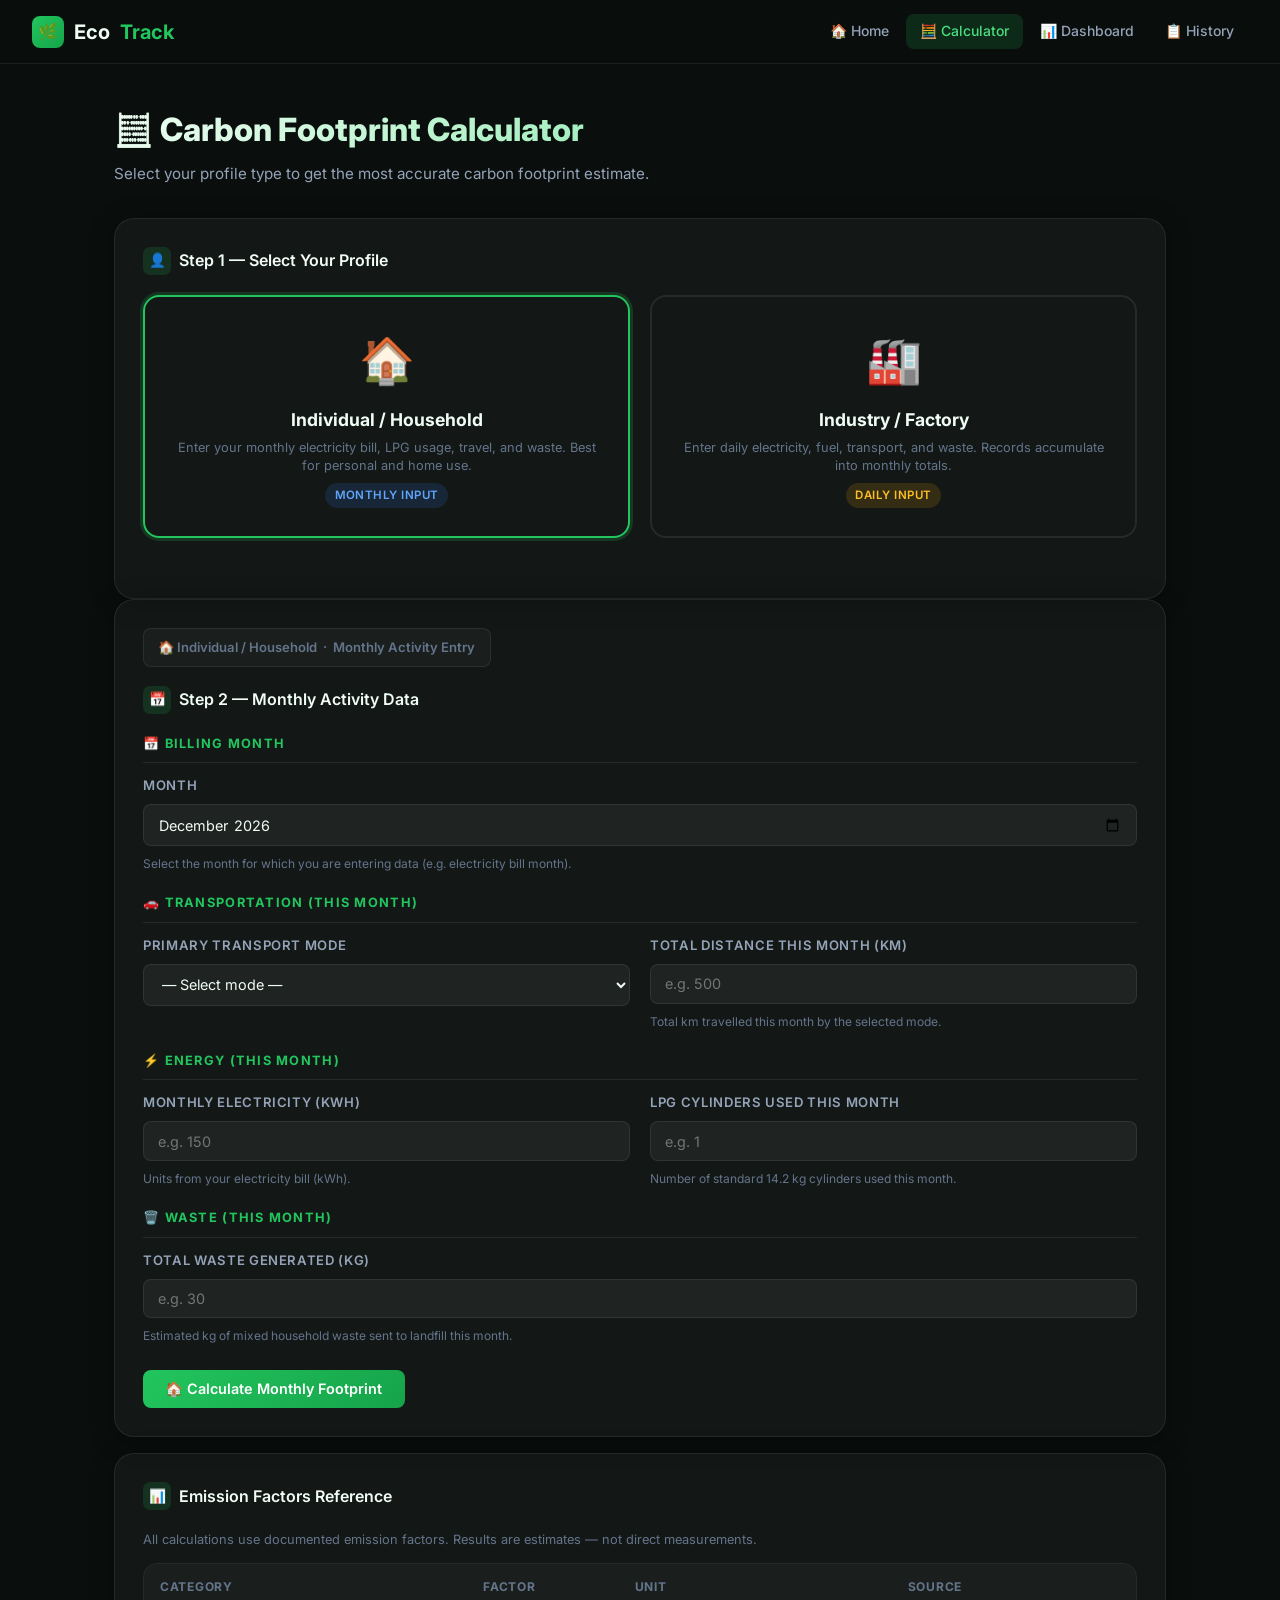
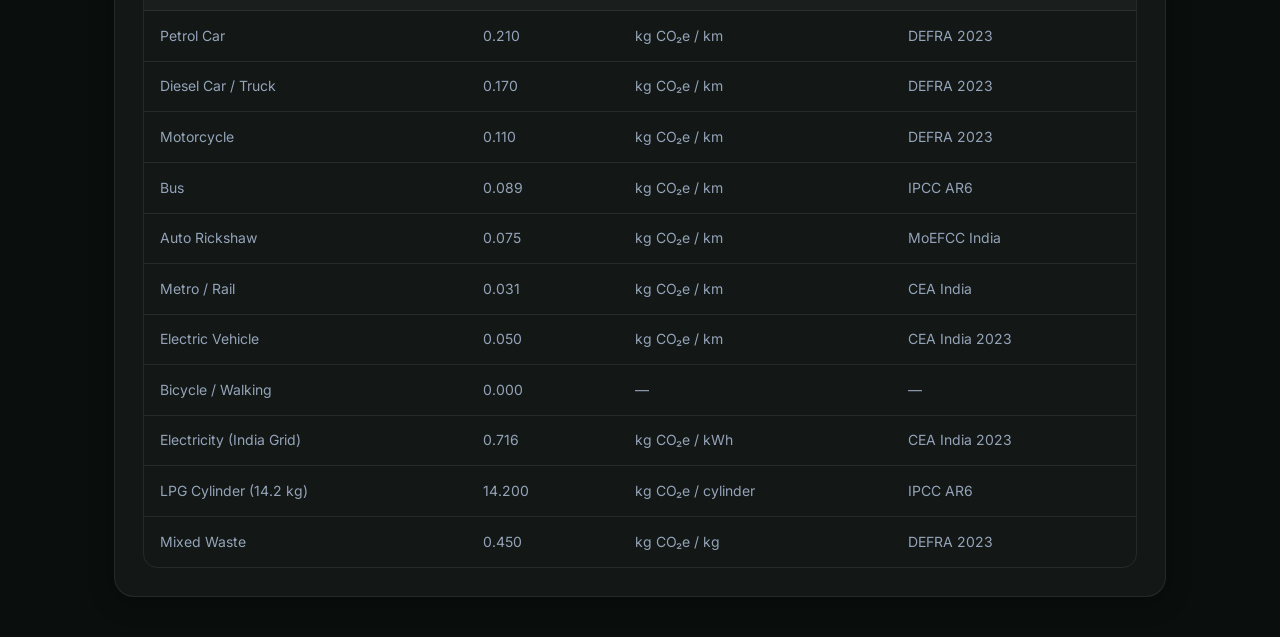
==== templates/calculator.html @ 9bc942d1 "feat: EcoTrack v1 - Individual/Industry dual-mode carbon tracker" ====
<!DOCTYPE html>
<html lang="en">
<head>
  <meta charset="UTF-8" />
  <meta name="viewport" content="width=device-width, initial-scale=1.0" />
  <title>Carbon Calculator — EcoTrack</title>
  <meta name="description"
    content="Calculate your carbon footprint. Individual monthly mode or Industry daily mode." />
  <link rel="stylesheet" href="/static/css/style.css" />
  <style>
    /* ---- Mode Selection Cards ---- */
    .mode-select-grid {
      display: grid;
      grid-template-columns: 1fr 1fr;
      gap: 1.25rem;
      margin-bottom: 2rem;
    }
    .mode-card {
      background: var(--card-bg);
      border: 2px solid var(--border);
      border-radius: 1rem;
      padding: 1.75rem 1.5rem;
      cursor: pointer;
      text-align: center;
      transition: border-color 0.2s, box-shadow 0.2s, transform 0.15s;
      user-select: none;
    }
    .mode-card:hover {
      border-color: var(--accent);
      transform: translateY(-2px);
    }
    .mode-card.active {
      border-color: var(--accent);
      box-shadow: 0 0 0 3px rgba(34,197,94,0.18);
      background: linear-gradient(135deg, rgba(34,197,94,0.07) 0%, var(--card-bg) 100%);
    }
    .mode-card-icon {
      font-size: 2.8rem;
      margin-bottom: 0.6rem;
      display: block;
    }
    .mode-card-title {
      font-size: 1.1rem;
      font-weight: 700;
      color: var(--text-primary);
      margin-bottom: 0.3rem;
    }
    .mode-card-subtitle {
      font-size: 0.8rem;
      color: var(--text-muted);
      line-height: 1.4;
    }
    .mode-badge {
      display: inline-block;
      font-size: 0.72rem;
      font-weight: 600;
      padding: 0.2rem 0.6rem;
      border-radius: 99px;
      margin-top: 0.5rem;
      letter-spacing: 0.04em;
      text-transform: uppercase;
    }
    .badge-individual { background: rgba(59,130,246,0.15); color: #60a5fa; }
    .badge-industry   { background: rgba(245,158,11,0.15); color: #fbbf24; }

    /* ---- Form Panels ---- */
    .calc-form-panel { display: none; }
    .calc-form-panel.visible { display: block; }

    .mode-indicator {
      display: flex;
      align-items: center;
      gap: 0.6rem;
      font-size: 0.82rem;
      font-weight: 600;
      color: var(--text-muted);
      margin-bottom: 1.2rem;
      padding: 0.5rem 0.9rem;
      background: rgba(255,255,255,0.03);
      border-radius: 0.5rem;
      border: 1px solid var(--border);
      width: fit-content;
    }
  </style>
</head>

<body>
  <nav class="navbar">
    <a class="navbar-brand" href="/"><div class="brand-icon">🌿</div>Eco<span>Track</span></a>
    <ul class="navbar-links">
      <li><a href="/">🏠 Home</a></li>
      <li><a href="/calculator" class="active">🧮 Calculator</a></li>
      <li><a href="/dashboard">📊 Dashboard</a></li>
      <li><a href="/history">📋 History</a></li>
    </ul>
  </nav>

  <div class="page-container">

    <div class="page-header">
      <h1>🧮 Carbon Footprint Calculator</h1>
      <p>Select your profile type to get the most accurate carbon footprint estimate.</p>
    </div>

    <div id="alert-container"></div>

    <!-- ============================================================
         STEP 1 — MODE SELECTION
    ============================================================ -->
    <div class="card">
      <div class="card-title"><span class="icon">👤</span> Step 1 — Select Your Profile</div>

      <div class="mode-select-grid">

        <!-- Individual Card -->
        <div class="mode-card" id="mode-individual" onclick="selectMode('individual')">
          <span class="mode-card-icon">🏠</span>
          <div class="mode-card-title">Individual / Household</div>
          <div class="mode-card-subtitle">
            Enter your monthly electricity bill, LPG usage, travel, and waste.
            Best for personal and home use.
          </div>
          <span class="mode-badge badge-individual">Monthly Input</span>
        </div>

        <!-- Industry Card -->
        <div class="mode-card" id="mode-industry" onclick="selectMode('industry')">
          <span class="mode-card-icon">🏭</span>
          <div class="mode-card-title">Industry / Factory</div>
          <div class="mode-card-subtitle">
            Enter daily electricity, fuel, transport, and waste.
            Records accumulate into monthly totals.
          </div>
          <span class="mode-badge badge-industry">Daily Input</span>
        </div>

      </div>
    </div>

    <!-- ============================================================
         STEP 2a — INDIVIDUAL / HOUSEHOLD FORM (monthly inputs)
    ============================================================ -->
    <div class="card calc-form-panel" id="panel-individual">

      <div class="mode-indicator">🏠 Individual / Household &nbsp;·&nbsp; Monthly Activity Entry</div>
      <div class="card-title"><span class="icon">📅</span> Step 2 — Monthly Activity Data</div>

      <form id="form-individual" novalidate>
        <input type="hidden" id="ind-user-type" value="individual" />

        <!-- Month -->
        <div class="form-section">
          <div class="form-section-title">📅 Billing Month</div>
          <div class="form-grid">
            <div class="form-group">
              <label for="ind-month">Month</label>
              <input type="month" id="ind-month" name="month" required />
              <small style="color:var(--text-muted); font-size:0.75rem;">
                Select the month for which you are entering data (e.g. electricity bill month).
              </small>
            </div>
          </div>
        </div>

        <!-- Transport -->
        <div class="form-section">
          <div class="form-section-title">🚗 Transportation (this month)</div>
          <div class="form-grid">
            <div class="form-group">
              <label for="ind-transport-mode">Primary Transport Mode</label>
              <select id="ind-transport-mode" name="transport_mode" required>
                <option value="">— Select mode —</option>
                <option value="petrol_car">🚗 Petrol Car</option>
                <option value="diesel_car">🚙 Diesel Car</option>
                <option value="motorcycle">🏍️ Motorcycle</option>
                <option value="bus">🚌 Bus</option>
                <option value="auto_rickshaw">🛺 Auto Rickshaw</option>
                <option value="metro_rail">🚇 Metro / Rail</option>
                <option value="electric_car">⚡ Electric Car</option>
                <option value="bicycle">🚲 Bicycle</option>
                <option value="walking">🚶 Walking</option>
              </select>
            </div>
            <div class="form-group">
              <label for="ind-distance">Total Distance This Month (km)</label>
              <input type="number" id="ind-distance" min="0" max="10000"
                step="1" placeholder="e.g. 500" required />
              <small style="color:var(--text-muted); font-size:0.75rem;">
                Total km travelled this month by the selected mode.
              </small>
            </div>
          </div>
        </div>

        <!-- Energy -->
        <div class="form-section">
          <div class="form-section-title">⚡ Energy (this month)</div>
          <div class="form-grid">
            <div class="form-group">
              <label for="ind-electricity">Monthly Electricity (kWh)</label>
              <input type="number" id="ind-electricity" min="0" max="5000"
                step="0.1" placeholder="e.g. 150" required />
              <small style="color:var(--text-muted); font-size:0.75rem;">
                Units from your electricity bill (kWh).
              </small>
            </div>
            <div class="form-group">
              <label for="ind-lpg">LPG Cylinders Used This Month</label>
              <input type="number" id="ind-lpg" min="0" max="10"
                step="0.1" placeholder="e.g. 1" required />
              <small style="color:var(--text-muted); font-size:0.75rem;">
                Number of standard 14.2 kg cylinders used this month.
              </small>
            </div>
          </div>
        </div>

        <!-- Waste -->
        <div class="form-section">
          <div class="form-section-title">🗑️ Waste (this month)</div>
          <div class="form-grid">
            <div class="form-group">
              <label for="ind-waste">Total Waste Generated (kg)</label>
              <input type="number" id="ind-waste" min="0" max="500"
                step="0.5" placeholder="e.g. 30" required />
              <small style="color:var(--text-muted); font-size:0.75rem;">
                Estimated kg of mixed household waste sent to landfill this month.
              </small>
            </div>
          </div>
        </div>

        <div style="display:flex; gap:1rem; align-items:center; margin-top:1.5rem; flex-wrap:wrap;">
          <button type="submit" class="btn btn-primary" id="ind-calc-btn">
            🏠 Calculate Monthly Footprint
          </button>
          <div class="spinner" id="ind-spinner"></div>
        </div>
      </form>
    </div>

    <!-- ============================================================
         STEP 2b — INDUSTRY / FACTORY FORM (daily inputs)
    ============================================================ -->
    <div class="card calc-form-panel" id="panel-industry">

      <div class="mode-indicator">🏭 Industry / Factory &nbsp;·&nbsp; Daily Activity Entry</div>
      <div class="card-title"><span class="icon">📅</span> Step 2 — Daily Activity Data</div>

      <form id="form-industry" novalidate>
        <input type="hidden" id="ind-user-type-industry" value="industry" />

        <!-- Date -->
        <div class="form-section">
          <div class="form-section-title">📅 Activity Date</div>
          <div class="form-grid">
            <div class="form-group">
              <label for="ind-date">Date</label>
              <input type="date" id="ind-date" name="date" required />
              <small style="color:var(--text-muted); font-size:0.75rem;">
                Date for which you are entering today's activity data.
              </small>
            </div>
          </div>
        </div>

        <!-- Transport -->
        <div class="form-section">
          <div class="form-section-title">🚗 Transportation / Logistics (today)</div>
          <div class="form-grid">
            <div class="form-group">
              <label for="ind-transport-mode-industry">Transport / Logistics Mode</label>
              <select id="ind-transport-mode-industry" name="transport_mode" required>
                <option value="">— Select mode —</option>
                <option value="petrol_car">🚗 Petrol Vehicle</option>
                <option value="diesel_car">🚙 Diesel Vehicle / Truck</option>
                <option value="motorcycle">🏍️ Motorcycle / Scooter</option>
                <option value="bus">🚌 Bus / Staff Transport</option>
                <option value="auto_rickshaw">🛺 Three-Wheeler</option>
                <option value="metro_rail">🚇 Rail / Metro</option>
                <option value="electric_car">⚡ Electric Vehicle</option>
                <option value="bicycle">🚲 Bicycle / Non-motorized</option>
                <option value="walking">🚶 Walking</option>
              </select>
            </div>
            <div class="form-group">
              <label for="ind-distance-industry">Total Distance Today (km)</label>
              <input type="number" id="ind-distance-industry" min="0" max="10000"
                step="0.1" placeholder="e.g. 200" required />
              <small style="color:var(--text-muted); font-size:0.75rem;">
                Total km of transport / logistics activity today.
              </small>
            </div>
          </div>
        </div>

        <!-- Energy -->
        <div class="form-section">
          <div class="form-section-title">⚡ Energy (today)</div>
          <div class="form-grid">
            <div class="form-group">
              <label for="ind-electricity-industry">Electricity Consumed Today (kWh)</label>
              <input type="number" id="ind-electricity-industry" min="0" max="100000"
                step="1" placeholder="e.g. 500" required />
              <small style="color:var(--text-muted); font-size:0.75rem;">
                From meter reading, energy monitoring system, or shift log.
              </small>
            </div>
            <div class="form-group">
              <label for="ind-lpg-industry">LPG / Fuel Used Today (cylinders)</label>
              <input type="number" id="ind-lpg-industry" min="0" max="100"
                step="0.01" placeholder="e.g. 2" required />
              <small style="color:var(--text-muted); font-size:0.75rem;">
                Number of standard 14.2 kg cylinders consumed today.
              </small>
            </div>
          </div>
        </div>

        <!-- Waste -->
        <div class="form-section">
          <div class="form-section-title">🗑️ Waste (today)</div>
          <div class="form-grid">
            <div class="form-group">
              <label for="ind-waste-industry">Waste Generated Today (kg)</label>
              <input type="number" id="ind-waste-industry" min="0" max="50000"
                step="0.5" placeholder="e.g. 120" required />
              <small style="color:var(--text-muted); font-size:0.75rem;">
                Total mixed industrial / municipal waste sent to landfill today.
              </small>
            </div>
          </div>
        </div>

        <div style="display:flex; gap:1rem; align-items:center; margin-top:1.5rem; flex-wrap:wrap;">
          <button type="submit" class="btn btn-primary" id="ind-calc-btn-industry">
            🏭 Calculate Daily Footprint
          </button>
          <div class="spinner" id="ind-spinner-industry"></div>
        </div>
      </form>
    </div>

    <!-- ============================================================
         RESULT PANEL (shared by both modes)
    ============================================================ -->
    <div id="result-panel" class="result-panel" style="display:none;">

      <div class="result-header">
        <div class="result-icon" id="result-icon">🌿</div>
        <div>
          <div style="font-size:0.85rem; color:var(--text-secondary); margin-bottom:0.25rem;"
               id="result-period-label">Carbon Footprint</div>
          <div class="result-total">
            <span id="result-total-value">—</span>
            <span class="result-unit">kg CO₂e</span>
          </div>
          <div style="font-size:0.8rem; color:var(--text-muted); margin-top:0.25rem;"
               id="result-date-label"></div>
        </div>
      </div>

      <div class="breakdown-grid">
        <div class="breakdown-item">
          <div class="breakdown-icon">🚗</div>
          <div class="breakdown-label">Transport</div>
          <div class="breakdown-value"><span id="r-transport">—</span> kg</div>
        </div>
        <div class="breakdown-item">
          <div class="breakdown-icon">⚡</div>
          <div class="breakdown-label">Electricity</div>
          <div class="breakdown-value"><span id="r-electricity">—</span> kg</div>
        </div>
        <div class="breakdown-item">
          <div class="breakdown-icon">🔥</div>
          <div class="breakdown-label">Fuel (LPG)</div>
          <div class="breakdown-value"><span id="r-fuel">—</span> kg</div>
        </div>
        <div class="breakdown-item">
          <div class="breakdown-icon">🗑️</div>
          <div class="breakdown-label">Waste</div>
          <div class="breakdown-value"><span id="r-waste">—</span> kg</div>
        </div>
      </div>

      <div style="display:flex; align-items:center; gap:0.75rem; margin-top:1rem;">
        <span style="font-size:0.85rem; color:var(--text-secondary);">Data Quality:</span>
        <span id="quality-badge" class="quality-badge quality-medium">Medium</span>
      </div>

      <div id="quality-notes-container"></div>

      <div id="anomaly-warning" class="alert alert-warning" style="display:none; margin-top:1rem;">
        ⚠️ <span id="anomaly-message"></span>
      </div>

      <div class="alert alert-info" style="margin-top:1rem;" id="result-saved-msg">
        ✅ Saved to your history. Visit the
        <a href="/dashboard" style="color:var(--accent);">Dashboard</a>
        to see your monthly aggregated footprint.
      </div>

    </div>

    <!-- EMISSION FACTORS REFERENCE -->
    <div class="card" style="margin-top:1rem;">
      <div class="card-title"><span class="icon">📊</span> Emission Factors Reference</div>
      <p style="font-size:0.8rem; color:var(--text-muted); margin-bottom:0.75rem;">
        All calculations use documented emission factors. Results are estimates — not direct measurements.
      </p>
      <div class="table-container">
        <table>
          <thead>
            <tr><th>Category</th><th>Factor</th><th>Unit</th><th>Source</th></tr>
          </thead>
          <tbody>
            <tr><td>Petrol Car</td><td>0.210</td><td>kg CO₂e / km</td><td>DEFRA 2023</td></tr>
            <tr><td>Diesel Car / Truck</td><td>0.170</td><td>kg CO₂e / km</td><td>DEFRA 2023</td></tr>
            <tr><td>Motorcycle</td><td>0.110</td><td>kg CO₂e / km</td><td>DEFRA 2023</td></tr>
            <tr><td>Bus</td><td>0.089</td><td>kg CO₂e / km</td><td>IPCC AR6</td></tr>
            <tr><td>Auto Rickshaw</td><td>0.075</td><td>kg CO₂e / km</td><td>MoEFCC India</td></tr>
            <tr><td>Metro / Rail</td><td>0.031</td><td>kg CO₂e / km</td><td>CEA India</td></tr>
            <tr><td>Electric Vehicle</td><td>0.050</td><td>kg CO₂e / km</td><td>CEA India 2023</td></tr>
            <tr><td>Bicycle / Walking</td><td>0.000</td><td>—</td><td>—</td></tr>
            <tr><td>Electricity (India Grid)</td><td>0.716</td><td>kg CO₂e / kWh</td><td>CEA India 2023</td></tr>
            <tr><td>LPG Cylinder (14.2 kg)</td><td>14.200</td><td>kg CO₂e / cylinder</td><td>IPCC AR6</td></tr>
            <tr><td>Mixed Waste</td><td>0.450</td><td>kg CO₂e / kg</td><td>DEFRA 2023</td></tr>
          </tbody>
        </table>
      </div>
    </div>

  </div>

  <script src="/static/js/main.js"></script>
  <script src="/static/js/calculator.js"></script>
</body>
</html>
---- static/css/style.css ----
/* ============================================================
   EcoTrack — Global Design System
   Dark mode, glassmorphism, green accent, premium feel
   ============================================================ */

@import url('https://fonts.googleapis.com/css2?family=Inter:wght@300;400;500;600;700;800&display=swap');

/* ---- CSS Variables ---- */
:root {
    --bg-primary: #0a0f0d;
    --bg-secondary: #111a14;
    --bg-card: rgba(255, 255, 255, 0.04);
    --bg-card-hover: rgba(255, 255, 255, 0.07);

    --accent: #22c55e;
    --accent-dark: #16a34a;
    --accent-light: #4ade80;
    --accent-glow: rgba(34, 197, 94, 0.15);

    --text-primary: #f0fdf4;
    --text-secondary: #94a3b8;
    --text-muted: #64748b;

    --border: rgba(255, 255, 255, 0.08);
    --border-accent: rgba(34, 197, 94, 0.3);

    --danger: #ef4444;
    --warning: #f59e0b;
    --info: #3b82f6;

    --radius-sm: 8px;
    --radius-md: 14px;
    --radius-lg: 20px;
    --radius-xl: 28px;

    --shadow-card: 0 4px 24px rgba(0, 0, 0, 0.4);
    --shadow-glow: 0 0 40px rgba(34, 197, 94, 0.12);

    --transition: all 0.25s cubic-bezier(0.4, 0, 0.2, 1);
}

/* ---- Reset ---- */
*,
*::before,
*::after {
    box-sizing: border-box;
    margin: 0;
    padding: 0;
}

html {
    scroll-behavior: smooth;
}

body {
    font-family: 'Inter', sans-serif;
    background: var(--bg-primary);
    color: var(--text-primary);
    min-height: 100vh;
    line-height: 1.6;
    -webkit-font-smoothing: antialiased;
}

a {
    text-decoration: none;
    color: inherit;
}

img {
    max-width: 100%;
}

/* ---- Scrollbar ---- */
::-webkit-scrollbar {
    width: 6px;
}

::-webkit-scrollbar-track {
    background: var(--bg-primary);
}

::-webkit-scrollbar-thumb {
    background: var(--border);
    border-radius: 3px;
}

::-webkit-scrollbar-thumb:hover {
    background: var(--accent-dark);
}

/* ============================================================
   NAVIGATION
   ============================================================ */
.navbar {
    position: sticky;
    top: 0;
    z-index: 100;
    display: flex;
    align-items: center;
    justify-content: space-between;
    padding: 0 2rem;
    height: 64px;
    background: rgba(10, 15, 13, 0.85);
    backdrop-filter: blur(20px);
    border-bottom: 1px solid var(--border);
}

.navbar-brand {
    display: flex;
    align-items: center;
    gap: 10px;
    font-weight: 700;
    font-size: 1.25rem;
    color: var(--text-primary);
}

.navbar-brand .brand-icon {
    width: 32px;
    height: 32px;
    background: linear-gradient(135deg, var(--accent), var(--accent-dark));
    border-radius: 8px;
    display: flex;
    align-items: center;
    justify-content: center;
    font-size: 1rem;
}

.navbar-brand span {
    color: var(--accent);
}

.navbar-links {
    display: flex;
    gap: 0.25rem;
    list-style: none;
}

.navbar-links a {
    display: flex;
    align-items: center;
    gap: 6px;
    padding: 0.4rem 0.85rem;
    border-radius: var(--radius-sm);
    font-size: 0.875rem;
    font-weight: 500;
    color: var(--text-secondary);
    transition: var(--transition);
}

.navbar-links a:hover,
.navbar-links a.active {
    background: var(--accent-glow);
    color: var(--accent-light);
}

/* ============================================================
   LAYOUT CONTAINERS
   ============================================================ */
.page-container {
    max-width: 1100px;
    margin: 0 auto;
    padding: 2.5rem 1.5rem;
}

.page-header {
    margin-bottom: 2rem;
}

.page-header h1 {
    font-size: 2rem;
    font-weight: 800;
    background: linear-gradient(135deg, var(--text-primary), var(--accent-light));
    -webkit-background-clip: text;
    -webkit-text-fill-color: transparent;
    background-clip: text;
}

.page-header p {
    color: var(--text-secondary);
    margin-top: 0.4rem;
    font-size: 0.95rem;
}

/* ============================================================
   CARDS
   ============================================================ */
.card {
    background: var(--bg-card);
    border: 1px solid var(--border);
    border-radius: var(--radius-lg);
    padding: 1.75rem;
    box-shadow: var(--shadow-card);
    transition: var(--transition);
}

.card:hover {
    border-color: var(--border-accent);
}

.card-title {
    font-size: 1rem;
    font-weight: 600;
    color: var(--text-primary);
    margin-bottom: 1.25rem;
    display: flex;
    align-items: center;
    gap: 8px;
}

.card-title .icon {
    width: 28px;
    height: 28px;
    background: var(--accent-glow);
    border-radius: 7px;
    display: flex;
    align-items: center;
    justify-content: center;
    font-size: 0.85rem;
    color: var(--accent);
}

/* ============================================================
   STAT CARDS (dashboard)
   ============================================================ */
.stat-grid {
    display: grid;
    grid-template-columns: repeat(auto-fit, minmax(200px, 1fr));
    gap: 1rem;
    margin-bottom: 1.5rem;
}

.stat-card {
    background: var(--bg-card);
    border: 1px solid var(--border);
    border-radius: var(--radius-md);
    padding: 1.25rem 1.5rem;
    transition: var(--transition);
}

.stat-card:hover {
    border-color: var(--border-accent);
    box-shadow: var(--shadow-glow);
}

.stat-label {
    font-size: 0.78rem;
    font-weight: 500;
    color: var(--text-muted);
    text-transform: uppercase;
    letter-spacing: 0.06em;
    margin-bottom: 0.5rem;
}

.stat-value {
    font-size: 2rem;
    font-weight: 800;
    color: var(--accent-light);
    line-height: 1;
}

.stat-unit {
    font-size: 0.8rem;
    color: var(--text-secondary);
    margin-top: 0.25rem;
}

.stat-change {
    font-size: 0.8rem;
    margin-top: 0.5rem;
    font-weight: 500;
}

.stat-change.up {
    color: var(--danger);
}

.stat-change.down {
    color: var(--accent);
}

/* ============================================================
   FORMS
   ============================================================ */
.form-grid {
    display: grid;
    grid-template-columns: repeat(auto-fit, minmax(260px, 1fr));
    gap: 1.25rem;
}

.form-group {
    display: flex;
    flex-direction: column;
    gap: 0.5rem;
}

.form-group label {
    font-size: 0.82rem;
    font-weight: 600;
    color: var(--text-secondary);
    text-transform: uppercase;
    letter-spacing: 0.05em;
}

.form-group input,
.form-group select {
    background: rgba(255, 255, 255, 0.05);
    border: 1px solid var(--border);
    border-radius: var(--radius-sm);
    padding: 0.65rem 0.9rem;
    color: var(--text-primary);
    font-family: 'Inter', sans-serif;
    font-size: 0.9rem;
    transition: var(--transition);
    outline: none;
    width: 100%;
}

.form-group input:focus,
.form-group select:focus {
    border-color: var(--accent);
    box-shadow: 0 0 0 3px var(--accent-glow);
}

.form-group select option {
    background: #1a2e1a;
    color: var(--text-primary);
}

.form-hint {
    font-size: 0.75rem;
    color: var(--text-muted);
}

/* Section dividers inside forms */
.form-section-title {
    font-size: 0.8rem;
    font-weight: 700;
    color: var(--accent);
    text-transform: uppercase;
    letter-spacing: 0.1em;
    margin: 1.25rem 0 0.75rem;
    padding-bottom: 0.5rem;
    border-bottom: 1px solid var(--border);
}

/* ============================================================
   BUTTONS
   ============================================================ */
.btn {
    display: inline-flex;
    align-items: center;
    justify-content: center;
    gap: 8px;
    padding: 0.65rem 1.4rem;
    border-radius: var(--radius-sm);
    font-family: 'Inter', sans-serif;
    font-size: 0.9rem;
    font-weight: 600;
    cursor: pointer;
    border: none;
    transition: var(--transition);
    text-decoration: none;
}

.btn-primary {
    background: linear-gradient(135deg, var(--accent), var(--accent-dark));
    color: #fff;
}

.btn-primary:hover {
    transform: translateY(-1px);
    box-shadow: 0 4px 20px rgba(34, 197, 94, 0.35);
}

.btn-secondary {
    background: var(--bg-card);
    color: var(--text-secondary);
    border: 1px solid var(--border);
}

.btn-secondary:hover {
    border-color: var(--accent);
    color: var(--accent-light);
}

.btn-danger {
    background: rgba(239, 68, 68, 0.15);
    color: var(--danger);
    border: 1px solid rgba(239, 68, 68, 0.3);
}

.btn-danger:hover {
    background: rgba(239, 68, 68, 0.25);
}

.btn-lg {
    padding: 0.85rem 2rem;
    font-size: 1rem;
}

.btn-sm {
    padding: 0.4rem 0.9rem;
    font-size: 0.8rem;
}

.btn:disabled {
    opacity: 0.5;
    cursor: not-allowed;
    transform: none !important;
}

/* ============================================================
   ALERTS & MESSAGES
   ============================================================ */
.alert {
    padding: 0.9rem 1.2rem;
    border-radius: var(--radius-sm);
    font-size: 0.88rem;
    margin-bottom: 1rem;
    display: flex;
    align-items: flex-start;
    gap: 10px;
}

.alert-error {
    background: rgba(239, 68, 68, 0.1);
    border: 1px solid rgba(239, 68, 68, 0.25);
    color: #fca5a5;
}

.alert-success {
    background: rgba(34, 197, 94, 0.1);
    border: 1px solid rgba(34, 197, 94, 0.25);
    color: #86efac;
}

.alert-warning {
    background: rgba(245, 158, 11, 0.1);
    border: 1px solid rgba(245, 158, 11, 0.25);
    color: #fcd34d;
}

.alert-info {
    background: rgba(59, 130, 246, 0.1);
    border: 1px solid rgba(59, 130, 246, 0.25);
    color: #93c5fd;
}

/* ============================================================
   QUALITY BADGE
   ============================================================ */
.quality-badge {
    display: inline-flex;
    align-items: center;
    gap: 6px;
    padding: 0.3rem 0.75rem;
    border-radius: 999px;
    font-size: 0.78rem;
    font-weight: 600;
}

.quality-high {
    background: rgba(34, 197, 94, 0.15);
    color: var(--accent-light);
    border: 1px solid rgba(34, 197, 94, 0.3);
}

.quality-medium {
    background: rgba(245, 158, 11, 0.15);
    color: #fcd34d;
    border: 1px solid rgba(245, 158, 11, 0.3);
}

.quality-low {
    background: rgba(239, 68, 68, 0.15);
    color: #fca5a5;
    border: 1px solid rgba(239, 68, 68, 0.3);
}

/* ============================================================
   RESULT PANEL
   ============================================================ */
.result-panel {
    display: none;
    margin-top: 1.5rem;
    animation: fadeInUp 0.4s ease;
}

.result-panel.visible {
    display: block;
}

.result-total {
    text-align: center;
    padding: 2rem;
    background: linear-gradient(135deg, rgba(34, 197, 94, 0.08), rgba(34, 197, 94, 0.02));
    border: 1px solid var(--border-accent);
    border-radius: var(--radius-lg);
    margin-bottom: 1.25rem;
}

.result-total-value {
    font-size: 3.5rem;
    font-weight: 800;
    color: var(--accent-light);
    line-height: 1;
}

.result-total-label {
    font-size: 0.9rem;
    color: var(--text-secondary);
    margin-top: 0.5rem;
}

.result-breakdown {
    display: grid;
    grid-template-columns: repeat(auto-fit, minmax(140px, 1fr));
    gap: 0.75rem;
}

.breakdown-item {
    background: var(--bg-card);
    border: 1px solid var(--border);
    border-radius: var(--radius-md);
    padding: 1rem;
    text-align: center;
    transition: var(--transition);
}

.breakdown-item:hover {
    border-color: var(--border-accent);
}

.breakdown-value {
    font-size: 1.4rem;
    font-weight: 700;
    color: var(--text-primary);
}

.breakdown-label {
    font-size: 0.75rem;
    color: var(--text-muted);
    margin-top: 0.2rem;
    text-transform: capitalize;
}

/* ============================================================
   TABLE
   ============================================================ */
.table-container {
    overflow-x: auto;
    border-radius: var(--radius-md);
    border: 1px solid var(--border);
}

table {
    width: 100%;
    border-collapse: collapse;
    font-size: 0.875rem;
}

thead th {
    background: rgba(255, 255, 255, 0.03);
    padding: 0.85rem 1rem;
    text-align: left;
    font-size: 0.75rem;
    font-weight: 700;
    color: var(--text-muted);
    text-transform: uppercase;
    letter-spacing: 0.06em;
    border-bottom: 1px solid var(--border);
}

tbody td {
    padding: 0.85rem 1rem;
    border-bottom: 1px solid var(--border);
    color: var(--text-secondary);
}

tbody tr:last-child td {
    border-bottom: none;
}

tbody tr:hover {
    background: var(--bg-card-hover);
}

/* ============================================================
   PROGRESS BAR
   ============================================================ */
.progress-bar-container {
    background: rgba(255, 255, 255, 0.06);
    border-radius: 999px;
    height: 10px;
    overflow: hidden;
    margin-top: 0.5rem;
}

.progress-bar-fill {
    height: 100%;
    border-radius: 999px;
    background: linear-gradient(90deg, var(--accent), var(--accent-light));
    transition: width 0.8s cubic-bezier(0.4, 0, 0.2, 1);
}

/* ============================================================
   HERO SECTION (landing page)
   ============================================================ */
.hero {
    min-height: calc(100vh - 64px);
    display: flex;
    flex-direction: column;
    align-items: center;
    justify-content: center;
    text-align: center;
    padding: 4rem 1.5rem;
    position: relative;
    overflow: hidden;
}

.hero::before {
    content: '';
    position: absolute;
    width: 600px;
    height: 600px;
    background: radial-gradient(circle, rgba(34, 197, 94, 0.08) 0%, transparent 70%);
    top: 50%;
    left: 50%;
    transform: translate(-50%, -50%);
    pointer-events: none;
}

.hero-badge {
    display: inline-flex;
    align-items: center;
    gap: 6px;
    background: var(--accent-glow);
    border: 1px solid var(--border-accent);
    border-radius: 999px;
    padding: 0.35rem 1rem;
    font-size: 0.8rem;
    font-weight: 600;
    color: var(--accent-light);
    margin-bottom: 1.5rem;
    animation: fadeInDown 0.6s ease;
}

.hero h1 {
    font-size: clamp(2.5rem, 6vw, 4.5rem);
    font-weight: 800;
    line-height: 1.1;
    margin-bottom: 1.25rem;
    animation: fadeInUp 0.7s ease;
}

.hero h1 .highlight {
    background: linear-gradient(135deg, var(--accent), var(--accent-light));
    -webkit-background-clip: text;
    -webkit-text-fill-color: transparent;
    background-clip: text;
}

.hero p {
    font-size: 1.15rem;
    color: var(--text-secondary);
    max-width: 560px;
    margin-bottom: 2.5rem;
    animation: fadeInUp 0.8s ease;
}

.hero-actions {
    display: flex;
    gap: 1rem;
    flex-wrap: wrap;
    justify-content: center;
    animation: fadeInUp 0.9s ease;
}

.feature-grid {
    display: grid;
    grid-template-columns: repeat(auto-fit, minmax(220px, 1fr));
    gap: 1rem;
    margin-top: 5rem;
    text-align: left;
    animation: fadeInUp 1s ease;
}

.feature-item {
    background: var(--bg-card);
    border: 1px solid var(--border);
    border-radius: var(--radius-md);
    padding: 1.25rem;
    transition: var(--transition);
}

.feature-item:hover {
    border-color: var(--border-accent);
    transform: translateY(-3px);
}

.feature-item .feature-icon {
    font-size: 1.5rem;
    margin-bottom: 0.75rem;
}

.feature-item h3 {
    font-size: 0.95rem;
    font-weight: 600;
    margin-bottom: 0.4rem;
}

.feature-item p {
    font-size: 0.82rem;
    color: var(--text-muted);
    line-height: 1.5;
    margin: 0;
}

/* ============================================================
   ANOMALY WARNING
   ============================================================ */
.anomaly-warning {
    display: none;
    background: rgba(245, 158, 11, 0.08);
    border: 1px solid rgba(245, 158, 11, 0.3);
    border-radius: var(--radius-sm);
    padding: 0.9rem 1.1rem;
    margin-top: 1rem;
    font-size: 0.85rem;
    color: #fcd34d;
    gap: 10px;
    align-items: flex-start;
}

.anomaly-warning.visible {
    display: flex;
}

/* ============================================================
   LOADING SPINNER
   ============================================================ */
.spinner {
    width: 20px;
    height: 20px;
    border: 2px solid rgba(255, 255, 255, 0.2);
    border-top-color: var(--accent);
    border-radius: 50%;
    animation: spin 0.7s linear infinite;
    display: none;
}

.spinner.visible {
    display: inline-block;
}

/* ============================================================
   EMPTY STATE
   ============================================================ */
.empty-state {
    text-align: center;
    padding: 3rem 1rem;
    color: var(--text-muted);
}

.empty-state .empty-icon {
    font-size: 3rem;
    margin-bottom: 1rem;
}

.empty-state h3 {
    font-size: 1rem;
    color: var(--text-secondary);
    margin-bottom: 0.5rem;
}

.empty-state p {
    font-size: 0.85rem;
}

/* ============================================================
   ANIMATIONS
   ============================================================ */
@keyframes fadeInUp {
    from {
        opacity: 0;
        transform: translateY(20px);
    }

    to {
        opacity: 1;
        transform: translateY(0);
    }
}

@keyframes fadeInDown {
    from {
        opacity: 0;
        transform: translateY(-10px);
    }

    to {
        opacity: 1;
        transform: translateY(0);
    }
}

@keyframes spin {
    to {
        transform: rotate(360deg);
    }
}

.fade-in {
    animation: fadeInUp 0.4s ease;
}

/* ============================================================
   RESPONSIVE
   ============================================================ */
@media (max-width: 768px) {
    .navbar {
        padding: 0 1rem;
    }

    .navbar-links {
        display: none;
    }

    .page-container {
        padding: 1.5rem 1rem;
    }

    .hero h1 {
        font-size: 2.2rem;
    }

    .stat-grid {
        grid-template-columns: 1fr 1fr;
    }

    .result-total-value {
        font-size: 2.5rem;
    }
}
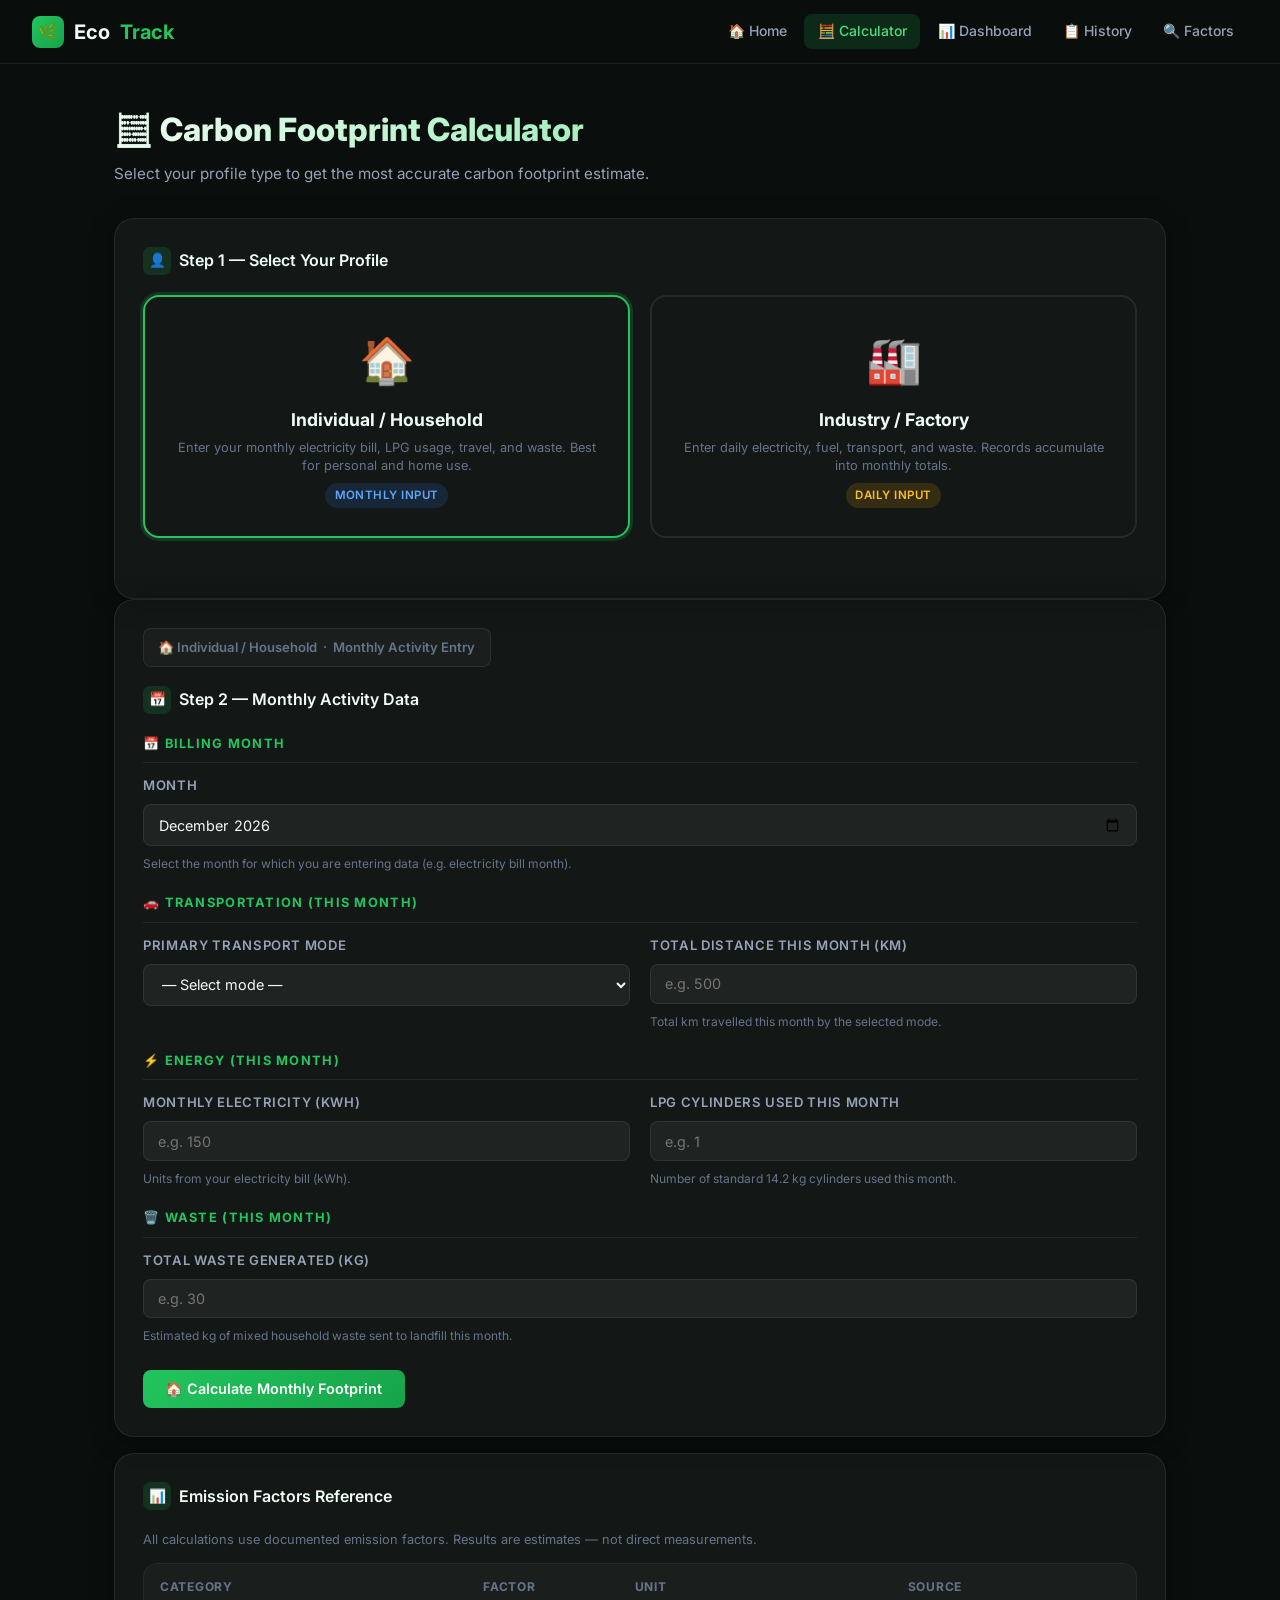
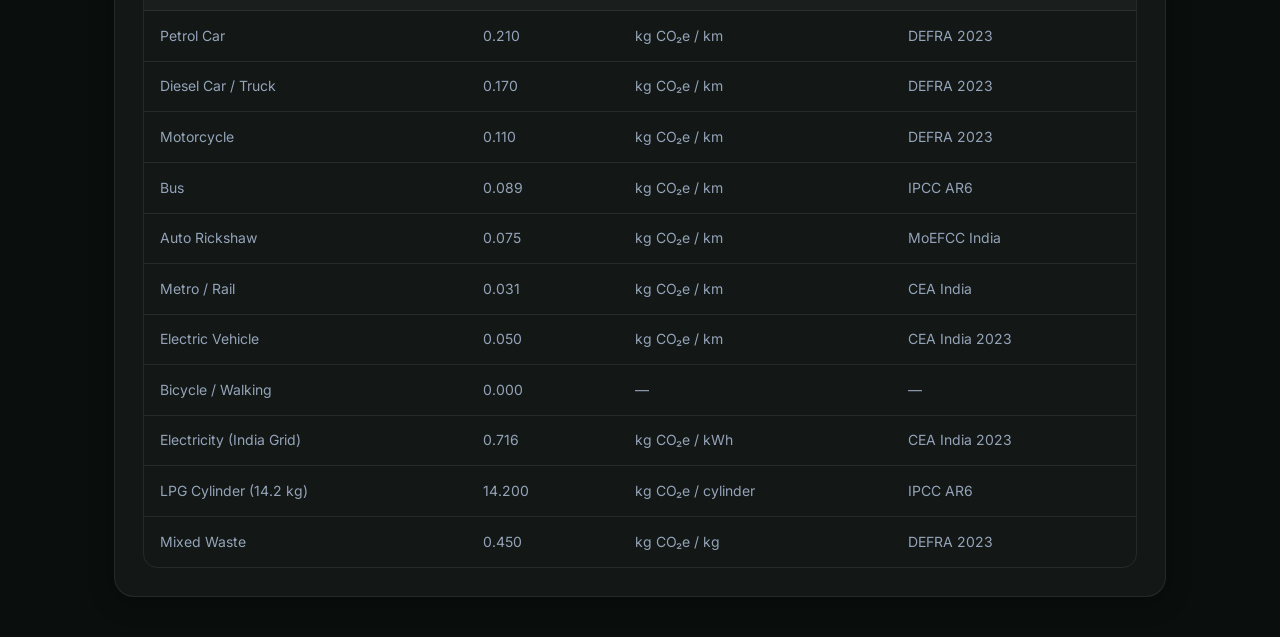
==== commit 7bb7aead: "nav: add Factors link to calculator navbar" ====
--- a/templates/calculator.html
+++ b/templates/calculator.html
@@ -92,6 +92,7 @@
       <li><a href="/calculator" class="active">🧮 Calculator</a></li>
       <li><a href="/dashboard">📊 Dashboard</a></li>
       <li><a href="/history">📋 History</a></li>
+      <li><a href="/emission-factors">🔍 Factors</a></li>
     </ul>
   </nav>
 
--- a/static/css/style.css
+++ b/static/css/style.css
@@ -1,844 +1,1124 @@
-/* ============================================================
-   EcoTrack — Global Design System
-   Dark mode, glassmorphism, green accent, premium feel
-   ============================================================ */
-
-@import url('https://fonts.googleapis.com/css2?family=Inter:wght@300;400;500;600;700;800&display=swap');
-
-/* ---- CSS Variables ---- */
-:root {
-    --bg-primary: #0a0f0d;
-    --bg-secondary: #111a14;
-    --bg-card: rgba(255, 255, 255, 0.04);
-    --bg-card-hover: rgba(255, 255, 255, 0.07);
-
-    --accent: #22c55e;
-    --accent-dark: #16a34a;
-    --accent-light: #4ade80;
-    --accent-glow: rgba(34, 197, 94, 0.15);
-
-    --text-primary: #f0fdf4;
-    --text-secondary: #94a3b8;
-    --text-muted: #64748b;
-
-    --border: rgba(255, 255, 255, 0.08);
-    --border-accent: rgba(34, 197, 94, 0.3);
-
-    --danger: #ef4444;
-    --warning: #f59e0b;
-    --info: #3b82f6;
-
-    --radius-sm: 8px;
-    --radius-md: 14px;
-    --radius-lg: 20px;
-    --radius-xl: 28px;
-
-    --shadow-card: 0 4px 24px rgba(0, 0, 0, 0.4);
-    --shadow-glow: 0 0 40px rgba(34, 197, 94, 0.12);
-
-    --transition: all 0.25s cubic-bezier(0.4, 0, 0.2, 1);
-}
-
-/* ---- Reset ---- */
-*,
-*::before,
-*::after {
-    box-sizing: border-box;
-    margin: 0;
-    padding: 0;
-}
-
-html {
-    scroll-behavior: smooth;
-}
-
-body {
-    font-family: 'Inter', sans-serif;
-    background: var(--bg-primary);
-    color: var(--text-primary);
-    min-height: 100vh;
-    line-height: 1.6;
-    -webkit-font-smoothing: antialiased;
-}
-
-a {
-    text-decoration: none;
-    color: inherit;
-}
-
-img {
-    max-width: 100%;
-}
-
-/* ---- Scrollbar ---- */
-::-webkit-scrollbar {
-    width: 6px;
-}
-
-::-webkit-scrollbar-track {
-    background: var(--bg-primary);
-}
-
-::-webkit-scrollbar-thumb {
-    background: var(--border);
-    border-radius: 3px;
-}
-
-::-webkit-scrollbar-thumb:hover {
-    background: var(--accent-dark);
-}
-
-/* ============================================================
-   NAVIGATION
-   ============================================================ */
-.navbar {
-    position: sticky;
-    top: 0;
-    z-index: 100;
-    display: flex;
-    align-items: center;
-    justify-content: space-between;
-    padding: 0 2rem;
-    height: 64px;
-    background: rgba(10, 15, 13, 0.85);
-    backdrop-filter: blur(20px);
-    border-bottom: 1px solid var(--border);
-}
-
-.navbar-brand {
-    display: flex;
-    align-items: center;
-    gap: 10px;
-    font-weight: 700;
-    font-size: 1.25rem;
-    color: var(--text-primary);
-}
-
-.navbar-brand .brand-icon {
-    width: 32px;
-    height: 32px;
-    background: linear-gradient(135deg, var(--accent), var(--accent-dark));
-    border-radius: 8px;
-    display: flex;
-    align-items: center;
-    justify-content: center;
-    font-size: 1rem;
-}
-
-.navbar-brand span {
-    color: var(--accent);
-}
-
-.navbar-links {
-    display: flex;
-    gap: 0.25rem;
-    list-style: none;
-}
-
-.navbar-links a {
-    display: flex;
-    align-items: center;
-    gap: 6px;
-    padding: 0.4rem 0.85rem;
-    border-radius: var(--radius-sm);
-    font-size: 0.875rem;
-    font-weight: 500;
-    color: var(--text-secondary);
-    transition: var(--transition);
-}
-
-.navbar-links a:hover,
-.navbar-links a.active {
-    background: var(--accent-glow);
-    color: var(--accent-light);
-}
-
-/* ============================================================
-   LAYOUT CONTAINERS
-   ============================================================ */
-.page-container {
-    max-width: 1100px;
-    margin: 0 auto;
-    padding: 2.5rem 1.5rem;
-}
-
-.page-header {
-    margin-bottom: 2rem;
-}
-
-.page-header h1 {
-    font-size: 2rem;
-    font-weight: 800;
-    background: linear-gradient(135deg, var(--text-primary), var(--accent-light));
-    -webkit-background-clip: text;
-    -webkit-text-fill-color: transparent;
-    background-clip: text;
-}
-
-.page-header p {
-    color: var(--text-secondary);
-    margin-top: 0.4rem;
-    font-size: 0.95rem;
-}
-
-/* ============================================================
-   CARDS
-   ============================================================ */
-.card {
-    background: var(--bg-card);
-    border: 1px solid var(--border);
-    border-radius: var(--radius-lg);
-    padding: 1.75rem;
-    box-shadow: var(--shadow-card);
-    transition: var(--transition);
-}
-
-.card:hover {
-    border-color: var(--border-accent);
-}
-
-.card-title {
-    font-size: 1rem;
-    font-weight: 600;
-    color: var(--text-primary);
-    margin-bottom: 1.25rem;
-    display: flex;
-    align-items: center;
-    gap: 8px;
-}
-
-.card-title .icon {
-    width: 28px;
-    height: 28px;
-    background: var(--accent-glow);
-    border-radius: 7px;
-    display: flex;
-    align-items: center;
-    justify-content: center;
-    font-size: 0.85rem;
-    color: var(--accent);
-}
-
-/* ============================================================
-   STAT CARDS (dashboard)
-   ============================================================ */
-.stat-grid {
-    display: grid;
-    grid-template-columns: repeat(auto-fit, minmax(200px, 1fr));
-    gap: 1rem;
-    margin-bottom: 1.5rem;
-}
-
-.stat-card {
-    background: var(--bg-card);
-    border: 1px solid var(--border);
-    border-radius: var(--radius-md);
-    padding: 1.25rem 1.5rem;
-    transition: var(--transition);
-}
-
-.stat-card:hover {
-    border-color: var(--border-accent);
-    box-shadow: var(--shadow-glow);
-}
-
-.stat-label {
-    font-size: 0.78rem;
-    font-weight: 500;
-    color: var(--text-muted);
-    text-transform: uppercase;
-    letter-spacing: 0.06em;
-    margin-bottom: 0.5rem;
-}
-
-.stat-value {
-    font-size: 2rem;
-    font-weight: 800;
-    color: var(--accent-light);
-    line-height: 1;
-}
-
-.stat-unit {
-    font-size: 0.8rem;
-    color: var(--text-secondary);
-    margin-top: 0.25rem;
-}
-
-.stat-change {
-    font-size: 0.8rem;
-    margin-top: 0.5rem;
-    font-weight: 500;
-}
-
-.stat-change.up {
-    color: var(--danger);
-}
-
-.stat-change.down {
-    color: var(--accent);
-}
-
-/* ============================================================
-   FORMS
-   ============================================================ */
-.form-grid {
-    display: grid;
-    grid-template-columns: repeat(auto-fit, minmax(260px, 1fr));
-    gap: 1.25rem;
-}
-
-.form-group {
-    display: flex;
-    flex-direction: column;
-    gap: 0.5rem;
-}
-
-.form-group label {
-    font-size: 0.82rem;
-    font-weight: 600;
-    color: var(--text-secondary);
-    text-transform: uppercase;
-    letter-spacing: 0.05em;
-}
-
-.form-group input,
-.form-group select {
-    background: rgba(255, 255, 255, 0.05);
-    border: 1px solid var(--border);
-    border-radius: var(--radius-sm);
-    padding: 0.65rem 0.9rem;
-    color: var(--text-primary);
-    font-family: 'Inter', sans-serif;
-    font-size: 0.9rem;
-    transition: var(--transition);
-    outline: none;
-    width: 100%;
-}
-
-.form-group input:focus,
-.form-group select:focus {
-    border-color: var(--accent);
-    box-shadow: 0 0 0 3px var(--accent-glow);
-}
-
-.form-group select option {
-    background: #1a2e1a;
-    color: var(--text-primary);
-}
-
-.form-hint {
-    font-size: 0.75rem;
-    color: var(--text-muted);
-}
-
-/* Section dividers inside forms */
-.form-section-title {
-    font-size: 0.8rem;
-    font-weight: 700;
-    color: var(--accent);
-    text-transform: uppercase;
-    letter-spacing: 0.1em;
-    margin: 1.25rem 0 0.75rem;
-    padding-bottom: 0.5rem;
-    border-bottom: 1px solid var(--border);
-}
-
-/* ============================================================
-   BUTTONS
-   ============================================================ */
-.btn {
-    display: inline-flex;
-    align-items: center;
-    justify-content: center;
-    gap: 8px;
-    padding: 0.65rem 1.4rem;
-    border-radius: var(--radius-sm);
-    font-family: 'Inter', sans-serif;
-    font-size: 0.9rem;
-    font-weight: 600;
-    cursor: pointer;
-    border: none;
-    transition: var(--transition);
-    text-decoration: none;
-}
-
-.btn-primary {
-    background: linear-gradient(135deg, var(--accent), var(--accent-dark));
-    color: #fff;
-}
-
-.btn-primary:hover {
-    transform: translateY(-1px);
-    box-shadow: 0 4px 20px rgba(34, 197, 94, 0.35);
-}
-
-.btn-secondary {
-    background: var(--bg-card);
-    color: var(--text-secondary);
-    border: 1px solid var(--border);
-}
-
-.btn-secondary:hover {
-    border-color: var(--accent);
-    color: var(--accent-light);
-}
-
-.btn-danger {
-    background: rgba(239, 68, 68, 0.15);
-    color: var(--danger);
-    border: 1px solid rgba(239, 68, 68, 0.3);
-}
-
-.btn-danger:hover {
-    background: rgba(239, 68, 68, 0.25);
-}
-
-.btn-lg {
-    padding: 0.85rem 2rem;
-    font-size: 1rem;
-}
-
-.btn-sm {
-    padding: 0.4rem 0.9rem;
-    font-size: 0.8rem;
-}
-
-.btn:disabled {
-    opacity: 0.5;
-    cursor: not-allowed;
-    transform: none !important;
-}
-
-/* ============================================================
-   ALERTS & MESSAGES
-   ============================================================ */
-.alert {
-    padding: 0.9rem 1.2rem;
-    border-radius: var(--radius-sm);
-    font-size: 0.88rem;
-    margin-bottom: 1rem;
-    display: flex;
-    align-items: flex-start;
-    gap: 10px;
-}
-
-.alert-error {
-    background: rgba(239, 68, 68, 0.1);
-    border: 1px solid rgba(239, 68, 68, 0.25);
-    color: #fca5a5;
-}
-
-.alert-success {
-    background: rgba(34, 197, 94, 0.1);
-    border: 1px solid rgba(34, 197, 94, 0.25);
-    color: #86efac;
-}
-
-.alert-warning {
-    background: rgba(245, 158, 11, 0.1);
-    border: 1px solid rgba(245, 158, 11, 0.25);
-    color: #fcd34d;
-}
-
-.alert-info {
-    background: rgba(59, 130, 246, 0.1);
-    border: 1px solid rgba(59, 130, 246, 0.25);
-    color: #93c5fd;
-}
-
-/* ============================================================
-   QUALITY BADGE
-   ============================================================ */
-.quality-badge {
-    display: inline-flex;
-    align-items: center;
-    gap: 6px;
-    padding: 0.3rem 0.75rem;
-    border-radius: 999px;
-    font-size: 0.78rem;
-    font-weight: 600;
-}
-
-.quality-high {
-    background: rgba(34, 197, 94, 0.15);
-    color: var(--accent-light);
-    border: 1px solid rgba(34, 197, 94, 0.3);
-}
-
-.quality-medium {
-    background: rgba(245, 158, 11, 0.15);
-    color: #fcd34d;
-    border: 1px solid rgba(245, 158, 11, 0.3);
-}
-
-.quality-low {
-    background: rgba(239, 68, 68, 0.15);
-    color: #fca5a5;
-    border: 1px solid rgba(239, 68, 68, 0.3);
-}
-
-/* ============================================================
-   RESULT PANEL
-   ============================================================ */
-.result-panel {
-    display: none;
-    margin-top: 1.5rem;
-    animation: fadeInUp 0.4s ease;
-}
-
-.result-panel.visible {
-    display: block;
-}
-
-.result-total {
-    text-align: center;
-    padding: 2rem;
-    background: linear-gradient(135deg, rgba(34, 197, 94, 0.08), rgba(34, 197, 94, 0.02));
-    border: 1px solid var(--border-accent);
-    border-radius: var(--radius-lg);
-    margin-bottom: 1.25rem;
-}
-
-.result-total-value {
-    font-size: 3.5rem;
-    font-weight: 800;
-    color: var(--accent-light);
-    line-height: 1;
-}
-
-.result-total-label {
-    font-size: 0.9rem;
-    color: var(--text-secondary);
-    margin-top: 0.5rem;
-}
-
-.result-breakdown {
-    display: grid;
-    grid-template-columns: repeat(auto-fit, minmax(140px, 1fr));
-    gap: 0.75rem;
-}
-
-.breakdown-item {
-    background: var(--bg-card);
-    border: 1px solid var(--border);
-    border-radius: var(--radius-md);
-    padding: 1rem;
-    text-align: center;
-    transition: var(--transition);
-}
-
-.breakdown-item:hover {
-    border-color: var(--border-accent);
-}
-
-.breakdown-value {
-    font-size: 1.4rem;
-    font-weight: 700;
-    color: var(--text-primary);
-}
-
-.breakdown-label {
-    font-size: 0.75rem;
-    color: var(--text-muted);
-    margin-top: 0.2rem;
-    text-transform: capitalize;
-}
-
-/* ============================================================
-   TABLE
-   ============================================================ */
-.table-container {
-    overflow-x: auto;
-    border-radius: var(--radius-md);
-    border: 1px solid var(--border);
-}
-
-table {
-    width: 100%;
-    border-collapse: collapse;
-    font-size: 0.875rem;
-}
-
-thead th {
-    background: rgba(255, 255, 255, 0.03);
-    padding: 0.85rem 1rem;
-    text-align: left;
-    font-size: 0.75rem;
-    font-weight: 700;
-    color: var(--text-muted);
-    text-transform: uppercase;
-    letter-spacing: 0.06em;
-    border-bottom: 1px solid var(--border);
-}
-
-tbody td {
-    padding: 0.85rem 1rem;
-    border-bottom: 1px solid var(--border);
-    color: var(--text-secondary);
-}
-
-tbody tr:last-child td {
-    border-bottom: none;
-}
-
-tbody tr:hover {
-    background: var(--bg-card-hover);
-}
-
-/* ============================================================
-   PROGRESS BAR
-   ============================================================ */
-.progress-bar-container {
-    background: rgba(255, 255, 255, 0.06);
-    border-radius: 999px;
-    height: 10px;
-    overflow: hidden;
-    margin-top: 0.5rem;
-}
-
-.progress-bar-fill {
-    height: 100%;
-    border-radius: 999px;
-    background: linear-gradient(90deg, var(--accent), var(--accent-light));
-    transition: width 0.8s cubic-bezier(0.4, 0, 0.2, 1);
-}
-
-/* ============================================================
-   HERO SECTION (landing page)
-   ============================================================ */
-.hero {
-    min-height: calc(100vh - 64px);
-    display: flex;
-    flex-direction: column;
-    align-items: center;
-    justify-content: center;
-    text-align: center;
-    padding: 4rem 1.5rem;
-    position: relative;
-    overflow: hidden;
-}
-
-.hero::before {
-    content: '';
-    position: absolute;
-    width: 600px;
-    height: 600px;
-    background: radial-gradient(circle, rgba(34, 197, 94, 0.08) 0%, transparent 70%);
-    top: 50%;
-    left: 50%;
-    transform: translate(-50%, -50%);
-    pointer-events: none;
-}
-
-.hero-badge {
-    display: inline-flex;
-    align-items: center;
-    gap: 6px;
-    background: var(--accent-glow);
-    border: 1px solid var(--border-accent);
-    border-radius: 999px;
-    padding: 0.35rem 1rem;
-    font-size: 0.8rem;
-    font-weight: 600;
-    color: var(--accent-light);
-    margin-bottom: 1.5rem;
-    animation: fadeInDown 0.6s ease;
-}
-
-.hero h1 {
-    font-size: clamp(2.5rem, 6vw, 4.5rem);
-    font-weight: 800;
-    line-height: 1.1;
-    margin-bottom: 1.25rem;
-    animation: fadeInUp 0.7s ease;
-}
-
-.hero h1 .highlight {
-    background: linear-gradient(135deg, var(--accent), var(--accent-light));
-    -webkit-background-clip: text;
-    -webkit-text-fill-color: transparent;
-    background-clip: text;
-}
-
-.hero p {
-    font-size: 1.15rem;
-    color: var(--text-secondary);
-    max-width: 560px;
-    margin-bottom: 2.5rem;
-    animation: fadeInUp 0.8s ease;
-}
-
-.hero-actions {
-    display: flex;
-    gap: 1rem;
-    flex-wrap: wrap;
-    justify-content: center;
-    animation: fadeInUp 0.9s ease;
-}
-
-.feature-grid {
-    display: grid;
-    grid-template-columns: repeat(auto-fit, minmax(220px, 1fr));
-    gap: 1rem;
-    margin-top: 5rem;
-    text-align: left;
-    animation: fadeInUp 1s ease;
-}
-
-.feature-item {
-    background: var(--bg-card);
-    border: 1px solid var(--border);
-    border-radius: var(--radius-md);
-    padding: 1.25rem;
-    transition: var(--transition);
-}
-
-.feature-item:hover {
-    border-color: var(--border-accent);
-    transform: translateY(-3px);
-}
-
-.feature-item .feature-icon {
-    font-size: 1.5rem;
-    margin-bottom: 0.75rem;
-}
-
-.feature-item h3 {
-    font-size: 0.95rem;
-    font-weight: 600;
-    margin-bottom: 0.4rem;
-}
-
-.feature-item p {
-    font-size: 0.82rem;
-    color: var(--text-muted);
-    line-height: 1.5;
-    margin: 0;
-}
-
-/* ============================================================
-   ANOMALY WARNING
-   ============================================================ */
-.anomaly-warning {
-    display: none;
-    background: rgba(245, 158, 11, 0.08);
-    border: 1px solid rgba(245, 158, 11, 0.3);
-    border-radius: var(--radius-sm);
-    padding: 0.9rem 1.1rem;
-    margin-top: 1rem;
-    font-size: 0.85rem;
-    color: #fcd34d;
-    gap: 10px;
-    align-items: flex-start;
-}
-
-.anomaly-warning.visible {
-    display: flex;
-}
-
-/* ============================================================
-   LOADING SPINNER
-   ============================================================ */
-.spinner {
-    width: 20px;
-    height: 20px;
-    border: 2px solid rgba(255, 255, 255, 0.2);
-    border-top-color: var(--accent);
-    border-radius: 50%;
-    animation: spin 0.7s linear infinite;
-    display: none;
-}
-
-.spinner.visible {
-    display: inline-block;
-}
-
-/* ============================================================
-   EMPTY STATE
-   ============================================================ */
-.empty-state {
-    text-align: center;
-    padding: 3rem 1rem;
-    color: var(--text-muted);
-}
-
-.empty-state .empty-icon {
-    font-size: 3rem;
-    margin-bottom: 1rem;
-}
-
-.empty-state h3 {
-    font-size: 1rem;
-    color: var(--text-secondary);
-    margin-bottom: 0.5rem;
-}
-
-.empty-state p {
-    font-size: 0.85rem;
-}
-
-/* ============================================================
-   ANIMATIONS
-   ============================================================ */
-@keyframes fadeInUp {
-    from {
-        opacity: 0;
-        transform: translateY(20px);
-    }
-
-    to {
-        opacity: 1;
-        transform: translateY(0);
-    }
-}
-
-@keyframes fadeInDown {
-    from {
-        opacity: 0;
-        transform: translateY(-10px);
-    }
-
-    to {
-        opacity: 1;
-        transform: translateY(0);
-    }
-}
-
-@keyframes spin {
-    to {
-        transform: rotate(360deg);
-    }
-}
-
-.fade-in {
-    animation: fadeInUp 0.4s ease;
-}
-
-/* ============================================================
-   RESPONSIVE
-   ============================================================ */
-@media (max-width: 768px) {
-    .navbar {
-        padding: 0 1rem;
-    }
-
-    .navbar-links {
-        display: none;
-    }
-
-    .page-container {
-        padding: 1.5rem 1rem;
-    }
-
-    .hero h1 {
-        font-size: 2.2rem;
-    }
-
-    .stat-grid {
-        grid-template-columns: 1fr 1fr;
-    }
-
-    .result-total-value {
-        font-size: 2.5rem;
-    }
-}+/* ============================================================
+   EcoTrack — Global Design System
+   Dark mode, glassmorphism, green accent, premium feel
+   ============================================================ */
+
+@import url('https://fonts.googleapis.com/css2?family=Inter:wght@300;400;500;600;700;800&display=swap');
+
+/* ---- CSS Variables ---- */
+:root {
+    --bg-primary: #0a0f0d;
+    --bg-secondary: #111a14;
+    --bg-card: rgba(255, 255, 255, 0.04);
+    --bg-card-hover: rgba(255, 255, 255, 0.07);
+
+    --accent: #22c55e;
+    --accent-dark: #16a34a;
+    --accent-light: #4ade80;
+    --accent-glow: rgba(34, 197, 94, 0.15);
+
+    --text-primary: #f0fdf4;
+    --text-secondary: #94a3b8;
+    --text-muted: #64748b;
+
+    --border: rgba(255, 255, 255, 0.08);
+    --border-accent: rgba(34, 197, 94, 0.3);
+
+    --danger: #ef4444;
+    --warning: #f59e0b;
+    --info: #3b82f6;
+
+    --radius-sm: 8px;
+    --radius-md: 14px;
+    --radius-lg: 20px;
+    --radius-xl: 28px;
+
+    --shadow-card: 0 4px 24px rgba(0, 0, 0, 0.4);
+    --shadow-glow: 0 0 40px rgba(34, 197, 94, 0.12);
+
+    --transition: all 0.25s cubic-bezier(0.4, 0, 0.2, 1);
+}
+
+/* ---- Reset ---- */
+*,
+*::before,
+*::after {
+    box-sizing: border-box;
+    margin: 0;
+    padding: 0;
+}
+
+html {
+    scroll-behavior: smooth;
+}
+
+body {
+    font-family: 'Inter', sans-serif;
+    background: var(--bg-primary);
+    color: var(--text-primary);
+    min-height: 100vh;
+    line-height: 1.6;
+    -webkit-font-smoothing: antialiased;
+}
+
+a {
+    text-decoration: none;
+    color: inherit;
+}
+
+img {
+    max-width: 100%;
+}
+
+/* ---- Scrollbar ---- */
+::-webkit-scrollbar {
+    width: 6px;
+}
+
+::-webkit-scrollbar-track {
+    background: var(--bg-primary);
+}
+
+::-webkit-scrollbar-thumb {
+    background: var(--border);
+    border-radius: 3px;
+}
+
+::-webkit-scrollbar-thumb:hover {
+    background: var(--accent-dark);
+}
+
+/* ============================================================
+   NAVIGATION
+   ============================================================ */
+.navbar {
+    position: sticky;
+    top: 0;
+    z-index: 100;
+    display: flex;
+    align-items: center;
+    justify-content: space-between;
+    padding: 0 2rem;
+    height: 64px;
+    background: rgba(10, 15, 13, 0.85);
+    backdrop-filter: blur(20px);
+    border-bottom: 1px solid var(--border);
+}
+
+.navbar-brand {
+    display: flex;
+    align-items: center;
+    gap: 10px;
+    font-weight: 700;
+    font-size: 1.25rem;
+    color: var(--text-primary);
+}
+
+.navbar-brand .brand-icon {
+    width: 32px;
+    height: 32px;
+    background: linear-gradient(135deg, var(--accent), var(--accent-dark));
+    border-radius: 8px;
+    display: flex;
+    align-items: center;
+    justify-content: center;
+    font-size: 1rem;
+}
+
+.navbar-brand span {
+    color: var(--accent);
+}
+
+.navbar-links {
+    display: flex;
+    gap: 0.25rem;
+    list-style: none;
+}
+
+.navbar-links a {
+    display: flex;
+    align-items: center;
+    gap: 6px;
+    padding: 0.4rem 0.85rem;
+    border-radius: var(--radius-sm);
+    font-size: 0.875rem;
+    font-weight: 500;
+    color: var(--text-secondary);
+    transition: var(--transition);
+}
+
+.navbar-links a:hover,
+.navbar-links a.active {
+    background: var(--accent-glow);
+    color: var(--accent-light);
+}
+
+/* ============================================================
+   LAYOUT CONTAINERS
+   ============================================================ */
+.page-container {
+    max-width: 1100px;
+    margin: 0 auto;
+    padding: 2.5rem 1.5rem;
+}
+
+.page-header {
+    margin-bottom: 2rem;
+}
+
+.page-header h1 {
+    font-size: 2rem;
+    font-weight: 800;
+    background: linear-gradient(135deg, var(--text-primary), var(--accent-light));
+    -webkit-background-clip: text;
+    -webkit-text-fill-color: transparent;
+    background-clip: text;
+}
+
+.page-header p {
+    color: var(--text-secondary);
+    margin-top: 0.4rem;
+    font-size: 0.95rem;
+}
+
+/* ============================================================
+   CARDS
+   ============================================================ */
+.card {
+    background: var(--bg-card);
+    border: 1px solid var(--border);
+    border-radius: var(--radius-lg);
+    padding: 1.75rem;
+    box-shadow: var(--shadow-card);
+    transition: var(--transition);
+}
+
+.card:hover {
+    border-color: var(--border-accent);
+}
+
+.card-title {
+    font-size: 1rem;
+    font-weight: 600;
+    color: var(--text-primary);
+    margin-bottom: 1.25rem;
+    display: flex;
+    align-items: center;
+    gap: 8px;
+}
+
+.card-title .icon {
+    width: 28px;
+    height: 28px;
+    background: var(--accent-glow);
+    border-radius: 7px;
+    display: flex;
+    align-items: center;
+    justify-content: center;
+    font-size: 0.85rem;
+    color: var(--accent);
+}
+
+/* ============================================================
+   STAT CARDS (dashboard)
+   ============================================================ */
+.stat-grid {
+    display: grid;
+    grid-template-columns: repeat(auto-fit, minmax(200px, 1fr));
+    gap: 1rem;
+    margin-bottom: 1.5rem;
+}
+
+.stat-card {
+    background: var(--bg-card);
+    border: 1px solid var(--border);
+    border-radius: var(--radius-md);
+    padding: 1.25rem 1.5rem;
+    transition: var(--transition);
+}
+
+.stat-card:hover {
+    border-color: var(--border-accent);
+    box-shadow: var(--shadow-glow);
+}
+
+.stat-label {
+    font-size: 0.78rem;
+    font-weight: 500;
+    color: var(--text-muted);
+    text-transform: uppercase;
+    letter-spacing: 0.06em;
+    margin-bottom: 0.5rem;
+}
+
+.stat-value {
+    font-size: 2rem;
+    font-weight: 800;
+    color: var(--accent-light);
+    line-height: 1;
+}
+
+.stat-unit {
+    font-size: 0.8rem;
+    color: var(--text-secondary);
+    margin-top: 0.25rem;
+}
+
+.stat-change {
+    font-size: 0.8rem;
+    margin-top: 0.5rem;
+    font-weight: 500;
+}
+
+.stat-change.up {
+    color: var(--danger);
+}
+
+.stat-change.down {
+    color: var(--accent);
+}
+
+/* ============================================================
+   FORMS
+   ============================================================ */
+.form-grid {
+    display: grid;
+    grid-template-columns: repeat(auto-fit, minmax(260px, 1fr));
+    gap: 1.25rem;
+}
+
+.form-group {
+    display: flex;
+    flex-direction: column;
+    gap: 0.5rem;
+}
+
+.form-group label {
+    font-size: 0.82rem;
+    font-weight: 600;
+    color: var(--text-secondary);
+    text-transform: uppercase;
+    letter-spacing: 0.05em;
+}
+
+.form-group input,
+.form-group select {
+    background: rgba(255, 255, 255, 0.05);
+    border: 1px solid var(--border);
+    border-radius: var(--radius-sm);
+    padding: 0.65rem 0.9rem;
+    color: var(--text-primary);
+    font-family: 'Inter', sans-serif;
+    font-size: 0.9rem;
+    transition: var(--transition);
+    outline: none;
+    width: 100%;
+}
+
+.form-group input:focus,
+.form-group select:focus {
+    border-color: var(--accent);
+    box-shadow: 0 0 0 3px var(--accent-glow);
+}
+
+.form-group select option {
+    background: #1a2e1a;
+    color: var(--text-primary);
+}
+
+.form-hint {
+    font-size: 0.75rem;
+    color: var(--text-muted);
+}
+
+/* Section dividers inside forms */
+.form-section-title {
+    font-size: 0.8rem;
+    font-weight: 700;
+    color: var(--accent);
+    text-transform: uppercase;
+    letter-spacing: 0.1em;
+    margin: 1.25rem 0 0.75rem;
+    padding-bottom: 0.5rem;
+    border-bottom: 1px solid var(--border);
+}
+
+/* ============================================================
+   BUTTONS
+   ============================================================ */
+.btn {
+    display: inline-flex;
+    align-items: center;
+    justify-content: center;
+    gap: 8px;
+    padding: 0.65rem 1.4rem;
+    border-radius: var(--radius-sm);
+    font-family: 'Inter', sans-serif;
+    font-size: 0.9rem;
+    font-weight: 600;
+    cursor: pointer;
+    border: none;
+    transition: var(--transition);
+    text-decoration: none;
+}
+
+.btn-primary {
+    background: linear-gradient(135deg, var(--accent), var(--accent-dark));
+    color: #fff;
+}
+
+.btn-primary:hover {
+    transform: translateY(-1px);
+    box-shadow: 0 4px 20px rgba(34, 197, 94, 0.35);
+}
+
+.btn-secondary {
+    background: var(--bg-card);
+    color: var(--text-secondary);
+    border: 1px solid var(--border);
+}
+
+.btn-secondary:hover {
+    border-color: var(--accent);
+    color: var(--accent-light);
+}
+
+.btn-danger {
+    background: rgba(239, 68, 68, 0.15);
+    color: var(--danger);
+    border: 1px solid rgba(239, 68, 68, 0.3);
+}
+
+.btn-danger:hover {
+    background: rgba(239, 68, 68, 0.25);
+}
+
+.btn-lg {
+    padding: 0.85rem 2rem;
+    font-size: 1rem;
+}
+
+.btn-sm {
+    padding: 0.4rem 0.9rem;
+    font-size: 0.8rem;
+}
+
+.btn:disabled {
+    opacity: 0.5;
+    cursor: not-allowed;
+    transform: none !important;
+}
+
+/* ============================================================
+   ALERTS & MESSAGES
+   ============================================================ */
+.alert {
+    padding: 0.9rem 1.2rem;
+    border-radius: var(--radius-sm);
+    font-size: 0.88rem;
+    margin-bottom: 1rem;
+    display: flex;
+    align-items: flex-start;
+    gap: 10px;
+}
+
+.alert-error {
+    background: rgba(239, 68, 68, 0.1);
+    border: 1px solid rgba(239, 68, 68, 0.25);
+    color: #fca5a5;
+}
+
+.alert-success {
+    background: rgba(34, 197, 94, 0.1);
+    border: 1px solid rgba(34, 197, 94, 0.25);
+    color: #86efac;
+}
+
+.alert-warning {
+    background: rgba(245, 158, 11, 0.1);
+    border: 1px solid rgba(245, 158, 11, 0.25);
+    color: #fcd34d;
+}
+
+.alert-info {
+    background: rgba(59, 130, 246, 0.1);
+    border: 1px solid rgba(59, 130, 246, 0.25);
+    color: #93c5fd;
+}
+
+/* ============================================================
+   QUALITY BADGE
+   ============================================================ */
+.quality-badge {
+    display: inline-flex;
+    align-items: center;
+    gap: 6px;
+    padding: 0.3rem 0.75rem;
+    border-radius: 999px;
+    font-size: 0.78rem;
+    font-weight: 600;
+}
+
+.quality-high {
+    background: rgba(34, 197, 94, 0.15);
+    color: var(--accent-light);
+    border: 1px solid rgba(34, 197, 94, 0.3);
+}
+
+.quality-medium {
+    background: rgba(245, 158, 11, 0.15);
+    color: #fcd34d;
+    border: 1px solid rgba(245, 158, 11, 0.3);
+}
+
+.quality-low {
+    background: rgba(239, 68, 68, 0.15);
+    color: #fca5a5;
+    border: 1px solid rgba(239, 68, 68, 0.3);
+}
+
+/* ============================================================
+   RESULT PANEL
+   ============================================================ */
+.result-panel {
+    display: none;
+    margin-top: 1.5rem;
+    animation: fadeInUp 0.4s ease;
+}
+
+.result-panel.visible {
+    display: block;
+}
+
+.result-total {
+    text-align: center;
+    padding: 2rem;
+    background: linear-gradient(135deg, rgba(34, 197, 94, 0.08), rgba(34, 197, 94, 0.02));
+    border: 1px solid var(--border-accent);
+    border-radius: var(--radius-lg);
+    margin-bottom: 1.25rem;
+}
+
+.result-total-value {
+    font-size: 3.5rem;
+    font-weight: 800;
+    color: var(--accent-light);
+    line-height: 1;
+}
+
+.result-total-label {
+    font-size: 0.9rem;
+    color: var(--text-secondary);
+    margin-top: 0.5rem;
+}
+
+.result-breakdown {
+    display: grid;
+    grid-template-columns: repeat(auto-fit, minmax(140px, 1fr));
+    gap: 0.75rem;
+}
+
+.breakdown-item {
+    background: var(--bg-card);
+    border: 1px solid var(--border);
+    border-radius: var(--radius-md);
+    padding: 1rem;
+    text-align: center;
+    transition: var(--transition);
+}
+
+.breakdown-item:hover {
+    border-color: var(--border-accent);
+}
+
+.breakdown-value {
+    font-size: 1.4rem;
+    font-weight: 700;
+    color: var(--text-primary);
+}
+
+.breakdown-label {
+    font-size: 0.75rem;
+    color: var(--text-muted);
+    margin-top: 0.2rem;
+    text-transform: capitalize;
+}
+
+/* ============================================================
+   TABLE
+   ============================================================ */
+.table-container {
+    overflow-x: auto;
+    border-radius: var(--radius-md);
+    border: 1px solid var(--border);
+}
+
+table {
+    width: 100%;
+    border-collapse: collapse;
+    font-size: 0.875rem;
+}
+
+thead th {
+    background: rgba(255, 255, 255, 0.03);
+    padding: 0.85rem 1rem;
+    text-align: left;
+    font-size: 0.75rem;
+    font-weight: 700;
+    color: var(--text-muted);
+    text-transform: uppercase;
+    letter-spacing: 0.06em;
+    border-bottom: 1px solid var(--border);
+}
+
+tbody td {
+    padding: 0.85rem 1rem;
+    border-bottom: 1px solid var(--border);
+    color: var(--text-secondary);
+}
+
+tbody tr:last-child td {
+    border-bottom: none;
+}
+
+tbody tr:hover {
+    background: var(--bg-card-hover);
+}
+
+/* ============================================================
+   PROGRESS BAR
+   ============================================================ */
+.progress-bar-container {
+    background: rgba(255, 255, 255, 0.06);
+    border-radius: 999px;
+    height: 10px;
+    overflow: hidden;
+    margin-top: 0.5rem;
+}
+
+.progress-bar-fill {
+    height: 100%;
+    border-radius: 999px;
+    background: linear-gradient(90deg, var(--accent), var(--accent-light));
+    transition: width 0.8s cubic-bezier(0.4, 0, 0.2, 1);
+}
+
+/* ============================================================
+   HERO SECTION (landing page)
+   ============================================================ */
+.hero {
+    min-height: calc(100vh - 64px);
+    display: flex;
+    flex-direction: column;
+    align-items: center;
+    justify-content: center;
+    text-align: center;
+    padding: 4rem 1.5rem;
+    position: relative;
+    overflow: hidden;
+}
+
+.hero::before {
+    content: '';
+    position: absolute;
+    width: 600px;
+    height: 600px;
+    background: radial-gradient(circle, rgba(34, 197, 94, 0.08) 0%, transparent 70%);
+    top: 50%;
+    left: 50%;
+    transform: translate(-50%, -50%);
+    pointer-events: none;
+}
+
+.hero-badge {
+    display: inline-flex;
+    align-items: center;
+    gap: 6px;
+    background: var(--accent-glow);
+    border: 1px solid var(--border-accent);
+    border-radius: 999px;
+    padding: 0.35rem 1rem;
+    font-size: 0.8rem;
+    font-weight: 600;
+    color: var(--accent-light);
+    margin-bottom: 1.5rem;
+    animation: fadeInDown 0.6s ease;
+}
+
+.hero h1 {
+    font-size: clamp(2.5rem, 6vw, 4.5rem);
+    font-weight: 800;
+    line-height: 1.1;
+    margin-bottom: 1.25rem;
+    animation: fadeInUp 0.7s ease;
+}
+
+.hero h1 .highlight {
+    background: linear-gradient(135deg, var(--accent), var(--accent-light));
+    -webkit-background-clip: text;
+    -webkit-text-fill-color: transparent;
+    background-clip: text;
+}
+
+.hero p {
+    font-size: 1.15rem;
+    color: var(--text-secondary);
+    max-width: 560px;
+    margin-bottom: 2.5rem;
+    animation: fadeInUp 0.8s ease;
+}
+
+.hero-actions {
+    display: flex;
+    gap: 1rem;
+    flex-wrap: wrap;
+    justify-content: center;
+    animation: fadeInUp 0.9s ease;
+}
+
+.feature-grid {
+    display: grid;
+    grid-template-columns: repeat(auto-fit, minmax(220px, 1fr));
+    gap: 1rem;
+    margin-top: 5rem;
+    text-align: left;
+    animation: fadeInUp 1s ease;
+}
+
+.feature-item {
+    background: var(--bg-card);
+    border: 1px solid var(--border);
+    border-radius: var(--radius-md);
+    padding: 1.25rem;
+    transition: var(--transition);
+}
+
+.feature-item:hover {
+    border-color: var(--border-accent);
+    transform: translateY(-3px);
+}
+
+.feature-item .feature-icon {
+    font-size: 1.5rem;
+    margin-bottom: 0.75rem;
+}
+
+.feature-item h3 {
+    font-size: 0.95rem;
+    font-weight: 600;
+    margin-bottom: 0.4rem;
+}
+
+.feature-item p {
+    font-size: 0.82rem;
+    color: var(--text-muted);
+    line-height: 1.5;
+    margin: 0;
+}
+
+/* ============================================================
+   ANOMALY WARNING
+   ============================================================ */
+.anomaly-warning {
+    display: none;
+    background: rgba(245, 158, 11, 0.08);
+    border: 1px solid rgba(245, 158, 11, 0.3);
+    border-radius: var(--radius-sm);
+    padding: 0.9rem 1.1rem;
+    margin-top: 1rem;
+    font-size: 0.85rem;
+    color: #fcd34d;
+    gap: 10px;
+    align-items: flex-start;
+}
+
+.anomaly-warning.visible {
+    display: flex;
+}
+
+/* ============================================================
+   LOADING SPINNER
+   ============================================================ */
+.spinner {
+    width: 20px;
+    height: 20px;
+    border: 2px solid rgba(255, 255, 255, 0.2);
+    border-top-color: var(--accent);
+    border-radius: 50%;
+    animation: spin 0.7s linear infinite;
+    display: none;
+}
+
+.spinner.visible {
+    display: inline-block;
+}
+
+/* ============================================================
+   EMPTY STATE
+   ============================================================ */
+.empty-state {
+    text-align: center;
+    padding: 3rem 1rem;
+    color: var(--text-muted);
+}
+
+.empty-state .empty-icon {
+    font-size: 3rem;
+    margin-bottom: 1rem;
+}
+
+.empty-state h3 {
+    font-size: 1rem;
+    color: var(--text-secondary);
+    margin-bottom: 0.5rem;
+}
+
+.empty-state p {
+    font-size: 0.85rem;
+}
+
+/* ============================================================
+   ANIMATIONS
+   ============================================================ */
+@keyframes fadeInUp {
+    from {
+        opacity: 0;
+        transform: translateY(20px);
+    }
+
+    to {
+        opacity: 1;
+        transform: translateY(0);
+    }
+}
+
+@keyframes fadeInDown {
+    from {
+        opacity: 0;
+        transform: translateY(-10px);
+    }
+
+    to {
+        opacity: 1;
+        transform: translateY(0);
+    }
+}
+
+@keyframes spin {
+    to {
+        transform: rotate(360deg);
+    }
+}
+
+.fade-in {
+    animation: fadeInUp 0.4s ease;
+}
+
+/* ============================================================
+   RESPONSIVE
+   ============================================================ */
+@media (max-width: 768px) {
+    .navbar {
+        padding: 0 1rem;
+        position: relative;
+        flex-wrap: wrap;
+        height: auto;
+        min-height: 64px;
+    }
+
+    /* Hamburger button */
+    .nav-hamburger {
+        display: flex !important;
+        flex-direction: column;
+        justify-content: center;
+        align-items: center;
+        gap: 5px;
+        width: 40px;
+        height: 40px;
+        background: var(--bg-card);
+        border: 1px solid var(--border);
+        border-radius: var(--radius-sm);
+        cursor: pointer;
+        padding: 8px;
+    }
+
+    .nav-hamburger span {
+        display: block;
+        width: 20px;
+        height: 2px;
+        background: var(--accent-light);
+        border-radius: 2px;
+        transition: var(--transition);
+    }
+
+    .nav-hamburger.open span:nth-child(1) {
+        transform: translateY(7px) rotate(45deg);
+    }
+    .nav-hamburger.open span:nth-child(2) {
+        opacity: 0;
+    }
+    .nav-hamburger.open span:nth-child(3) {
+        transform: translateY(-7px) rotate(-45deg);
+    }
+
+    /* Mobile nav links — slide down */
+    .navbar-links {
+        display: none;
+        flex-direction: column;
+        width: 100%;
+        gap: 0.25rem;
+        padding: 0.75rem 0;
+        border-top: 1px solid var(--border);
+    }
+
+    .navbar-links.mobile-open {
+        display: flex !important;
+    }
+
+    .navbar-links a {
+        padding: 0.65rem 0.75rem;
+        font-size: 0.95rem;
+        border-radius: var(--radius-sm);
+    }
+
+    .page-container {
+        padding: 1.5rem 1rem;
+    }
+
+    .hero h1 {
+        font-size: 2.2rem;
+    }
+
+    .stat-grid {
+        grid-template-columns: 1fr 1fr;
+    }
+
+    .result-total-value {
+        font-size: 2.5rem;
+    }
+
+    .mode-select-grid {
+        grid-template-columns: 1fr;
+    }
+
+    .form-grid {
+        grid-template-columns: 1fr;
+    }
+}
+
+/* Hamburger hidden on desktop */
+.nav-hamburger {
+    display: none;
+}
+
+/* ============================================================
+   EMISSION FACTOR EXPLORER
+   ============================================================ */
+
+/* Methodology card */
+.ef-methodology .ef-formula-box {
+  display: flex;
+  align-items: center;
+  gap: 1rem;
+  flex-wrap: wrap;
+  margin: 1rem 0;
+  padding: 1rem 1.25rem;
+  background: rgba(34, 197, 94, 0.06);
+  border: 1px solid var(--border-accent);
+  border-radius: var(--radius-md);
+}
+
+.ef-formula-term {
+  font-size: 1rem;
+  font-weight: 700;
+  color: var(--accent-light);
+  background: rgba(34, 197, 94, 0.12);
+  padding: 0.35rem 0.75rem;
+  border-radius: 6px;
+}
+
+.ef-formula-op {
+  font-size: 1.3rem;
+  font-weight: 800;
+  color: var(--text-muted);
+}
+
+.ef-formula-result {
+  font-size: 1rem;
+  font-weight: 700;
+  color: var(--text-primary);
+  background: rgba(255, 255, 255, 0.07);
+  padding: 0.35rem 0.75rem;
+  border-radius: 6px;
+}
+
+.ef-method-note {
+  font-size: 0.83rem;
+  color: var(--text-secondary);
+  line-height: 1.6;
+  margin-bottom: 0.75rem;
+}
+
+.ef-source-note {
+  font-size: 0.78rem;
+  color: var(--text-muted);
+  padding: 0.5rem 0.85rem;
+  background: rgba(255, 255, 255, 0.03);
+  border-radius: 6px;
+  border-left: 3px solid var(--accent-dark);
+}
+
+/* Expandable factor card */
+.ef-card {
+  padding: 0;
+  overflow: hidden;
+}
+
+.ef-toggle {
+  width: 100%;
+  display: flex;
+  align-items: center;
+  gap: 0.75rem;
+  padding: 1.1rem 1.25rem;
+  background: transparent;
+  border: none;
+  cursor: pointer;
+  text-align: left;
+  transition: var(--transition);
+  flex-wrap: wrap;
+}
+
+.ef-toggle:hover {
+  background: rgba(255, 255, 255, 0.03);
+}
+
+.ef-toggle-icon {
+  font-size: 1.3rem;
+  flex-shrink: 0;
+}
+
+.ef-toggle-title {
+  font-size: 0.95rem;
+  font-weight: 700;
+  color: var(--text-primary);
+  min-width: 130px;
+  flex-shrink: 0;
+}
+
+.ef-toggle-factor {
+  flex: 1;
+  font-size: 0.83rem;
+  color: var(--accent-light);
+  font-weight: 600;
+}
+
+.ef-toggle-arrow {
+  font-size: 0.75rem;
+  color: var(--text-muted);
+  flex-shrink: 0;
+  transition: var(--transition);
+}
+
+/* Accordion body — collapsed by default */
+.ef-body {
+  display: none;
+  padding: 0.25rem 1.25rem 1.25rem;
+  border-top: 1px solid var(--border);
+}
+
+.ef-body.ef-body-open {
+  display: block;
+}
+
+/* Factor detail grid */
+.ef-grid {
+  display: grid;
+  grid-template-columns: repeat(auto-fill, minmax(260px, 1fr));
+  gap: 0.75rem;
+  margin-top: 1rem;
+}
+
+.ef-item {
+  background: rgba(255, 255, 255, 0.03);
+  border: 1px solid var(--border);
+  border-radius: var(--radius-sm);
+  padding: 0.75rem 1rem;
+}
+
+.ef-label {
+  font-size: 0.7rem;
+  text-transform: uppercase;
+  letter-spacing: 0.08em;
+  color: var(--text-muted);
+  margin-bottom: 0.3rem;
+}
+
+.ef-value {
+  font-size: 0.87rem;
+  color: var(--text-primary);
+  font-weight: 500;
+  line-height: 1.45;
+}
+
+/* Transport table */
+.ef-table-wrap {
+  overflow-x: auto;
+  margin-top: 0.5rem;
+  border-radius: var(--radius-sm);
+}
+
+.ef-table {
+  width: 100%;
+  border-collapse: collapse;
+  font-size: 0.83rem;
+  min-width: 520px;
+}
+
+.ef-table th {
+  text-align: left;
+  padding: 0.65rem 0.9rem;
+  background: rgba(255, 255, 255, 0.05);
+  color: var(--text-muted);
+  font-size: 0.73rem;
+  text-transform: uppercase;
+  letter-spacing: 0.06em;
+  border-bottom: 1px solid var(--border);
+  white-space: nowrap;
+}
+
+.ef-table td {
+  padding: 0.6rem 0.9rem;
+  color: var(--text-secondary);
+  border-bottom: 1px solid rgba(255, 255, 255, 0.04);
+}
+
+.ef-table tr:last-child td {
+  border-bottom: none;
+}
+
+.ef-table tr:hover td {
+  background: rgba(255, 255, 255, 0.025);
+}
+
+.ef-zero-row td {
+  color: var(--text-muted);
+}
+
+/* Responsive */
+@media (max-width: 600px) {
+  .ef-formula-box {
+    flex-direction: column;
+    align-items: flex-start;
+    gap: 0.5rem;
+  }
+
+  .ef-toggle-factor {
+    width: 100%;
+    margin-left: 2.1rem;
+  }
+
+  .ef-grid {
+    grid-template-columns: 1fr;
+  }
+}
+
